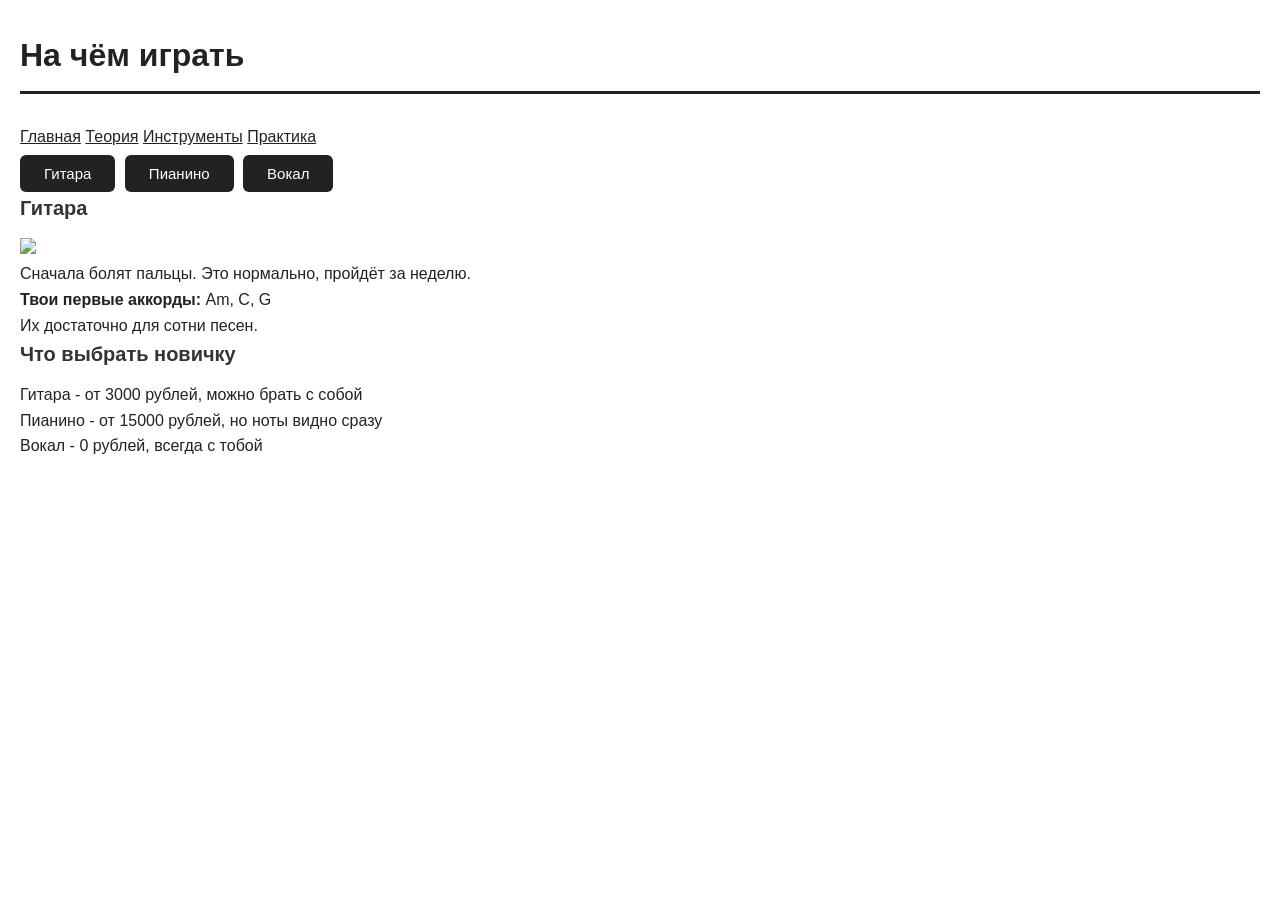
==== instruments.html @ 37b030fd "Add files via upload ок" ====
<!DOCTYPE html>
<html lang="ru">
<head>
    <meta charset="UTF-8">
    <title>Музыкальные инструменты</title>
</head>
<body>
<link rel="stylesheet" href="style.css">
    <h1>На чём играть</h1>

    <div>
        <a href="index.html">Главная</a>
        <a href="theory.html">Теория</a>
        <a href="instruments.html">Инструменты</a>
        <a href="practice.html">Практика</a>
    </div>

    <div>
        <button onclick="showInst('guitar')">Гитара</button>
        <button onclick="showInst('piano')">Пианино</button>
        <button onclick="showInst('voice')">Вокал</button>
    </div>

    <div id="guitar">
        <h3>Гитара</h3>
        <img src="/home/user/Рабочий стол/Маковеев_УП 01/sources/image/гитара.png">
        <p>Сначала болят пальцы. Это нормально, пройдёт за неделю.</p>
        <p><strong>Твои первые аккорды:</strong> Am, C, G</p>
        <p>Их достаточно для сотни песен.</p>
    </div>

    <div id="piano" style="display: none;">
        <h3>Пианино</h3>
        <img src="/home/user/Рабочий стол/Маковеев_УП 01/sources/image/пианино.jpg">
        <p>Белые клавиши - это ноты. Чёрные - между ними.</p>
        <p><strong>Как найти ноту ДО:</strong> Найди две чёрные клавиши. Слева от них - ДО.</p>
        <p>Попробуй сыграть все белые подряд - это гамма.</p>
    </div>

    <div id="voice" style="display: none;">
        <h3>Вокал (пение)</h3>
        <img src="/home/user/Рабочий стол/Маковеев_УП 01/sources/image/рот.jpeg">
        <p>Твой голос - это бесплатный инструмент. Он всегда с тобой.</p>
        <p><strong>Упражнение:</strong> Дуй как на свечку - ровно и спокойно. Так тренируется дыхание.</p>
        <p>Пей тёплую воду перед пением.</p>
    </div>

    <div>
        <h3>Что выбрать новичку</h3>
        <p>Гитара - от 3000 рублей, можно брать с собой</p>
        <p>Пианино - от 15000 рублей, но ноты видно сразу</p>
        <p>Вокал - 0 рублей, всегда с тобой</p>
    </div>

    <script>
        function showInst(name) {
            document.getElementById('guitar').style.display = 'none';
            document.getElementById('piano').style.display = 'none';
            document.getElementById('voice').style.display = 'none';
            document.getElementById(name).style.display = 'block';
        }
    </script>

</body>
</html>
---- style.css ----
* {
    margin: 0;
    padding: 0;
    box-sizing: border-box;
}

body {
    background: white;
    color: #222;
    font-family: 'Segoe UI', Tahoma, Geneva, Verdana, sans-serif;
    line-height: 1.6;
    padding: 30px 20px;
}

/* Заголовки */
h1 {
    font-size: 32px;
    margin-bottom: 30px;
    padding-bottom: 10px;
    border-bottom: 3px solid #222;
}

h2 {
    font-size: 26px;
    margin-bottom: 15px;
}

h3 {
    font-size: 20px;
    margin-bottom: 12px;
    color: #333;
}

/* Меню */
.menu {
    margin: 25px 0 35px 0;
    padding-bottom: 15px;
    border-bottom: 1px solid #ccc;
}

.menu a {
    color: #222;
    text-decoration: none;
    padding: 8px 16px;
    margin-right: 10px;
    background: #e8e8e8;
    border-radius: 6px;
    transition: 0.2s;
    display: inline-block;
}

.menu a:hover {
    background: #222;
    color: white;
}

/* Блоки (карточки) */
.block {
    background: #f5f5f5;
    padding: 25px;
    margin: 25px 0;
    border-radius: 12px;
    border: 1px solid #ddd;
}

/* Кнопки */
button {
    background: #222;
    color: white;
    border: none;
    padding: 10px 24px;
    border-radius: 6px;
    font-size: 15px;
    cursor: pointer;
    margin: 5px 5px 0 0;
    transition: 0.2s;
}

button:hover {
    background: #555;
}

/* Поля ввода */
input, textarea {
    width: 100%;
    max-width: 500px;
    padding: 12px;
    margin: 8px 0 15px 0;
    border: 1px solid #aaa;
    border-radius: 6px;
    font-family: inherit;
    font-size: 15px;
}

textarea {
    resize: vertical;
}

/* Списки */
ul {
    margin-left: 25px;
}

li {
    margin: 8px 0;
}

/* Таблицы */
table {
    width: 100%;
    border-collapse: collapse;
    margin: 15px 0;
}

th, td {
    border: 1px solid #aaa;
    padding: 10px;
    text-align: left;
}

th {
    background: #e0e0e0;
}

/* Ссылки */
a {
    color: #222;
}

/* Трекер дней */
.day-checkbox {
    display: inline-block;
    background: #e8e8e8;
    text-align: center;
    margin: 5px;
    padding: 10px;
    border-radius: 8px;
    min-width: 65px;
}

/* Подвал */
hr {
    margin: 30px 0 20px;
    border-color: #ccc;
}

/* Адаптация под телефоны */
@media (max-width: 600px) {
    body {
        padding: 20px 15px;
    }
    
    h1 {
        font-size: 26px;
    }
    
    .menu a {
        display: inline-block;
        margin-bottom: 8px;
    }
    
    .day-checkbox {
        min-width: 50px;
        font-size: 13px;
    }
}
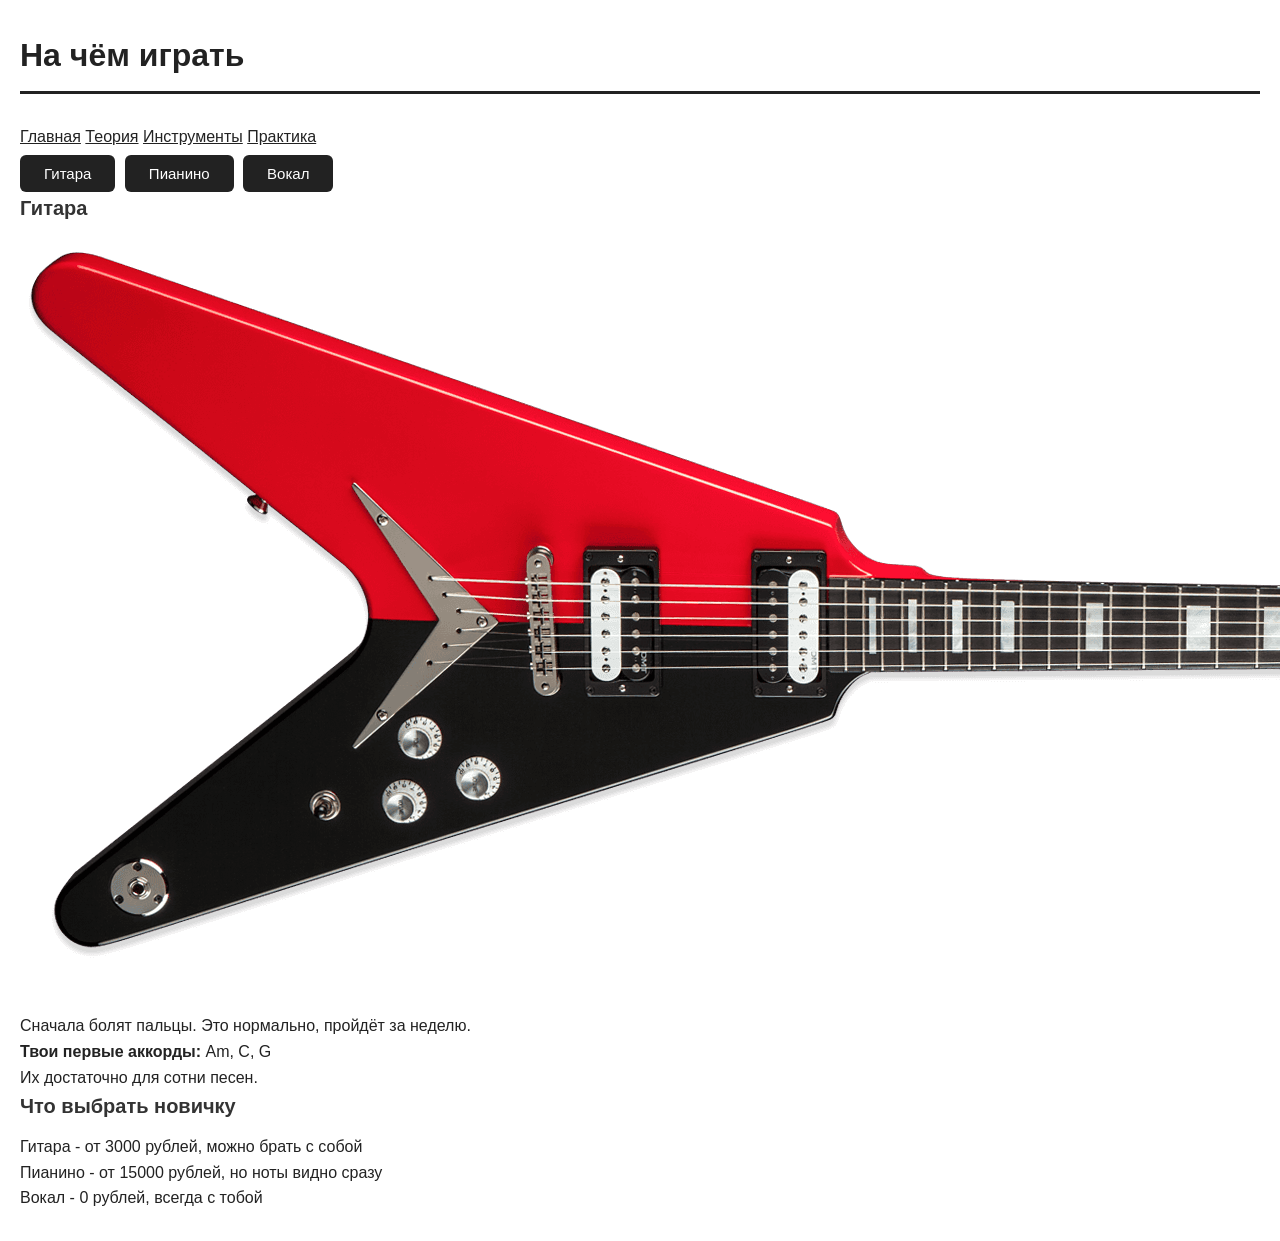
==== commit 28eaba38: "instruments.html" ====
--- a/instruments.html
+++ b/instruments.html
@@ -23,7 +23,7 @@
 
     <div id="guitar">
         <h3>Гитара</h3>
-        <img src="/home/user/Рабочий стол/Маковеев_УП 01/sources/image/гитара.png">
+        <img src="гитара.png">
         <p>Сначала болят пальцы. Это нормально, пройдёт за неделю.</p>
         <p><strong>Твои первые аккорды:</strong> Am, C, G</p>
         <p>Их достаточно для сотни песен.</p>
@@ -31,7 +31,7 @@
 
     <div id="piano" style="display: none;">
         <h3>Пианино</h3>
-        <img src="/home/user/Рабочий стол/Маковеев_УП 01/sources/image/пианино.jpg">
+        <img src="пианино.jpg">
         <p>Белые клавиши - это ноты. Чёрные - между ними.</p>
         <p><strong>Как найти ноту ДО:</strong> Найди две чёрные клавиши. Слева от них - ДО.</p>
         <p>Попробуй сыграть все белые подряд - это гамма.</p>
@@ -39,7 +39,7 @@
 
     <div id="voice" style="display: none;">
         <h3>Вокал (пение)</h3>
-        <img src="/home/user/Рабочий стол/Маковеев_УП 01/sources/image/рот.jpeg">
+        <img src="рот.jpeg">
         <p>Твой голос - это бесплатный инструмент. Он всегда с тобой.</p>
         <p><strong>Упражнение:</strong> Дуй как на свечку - ровно и спокойно. Так тренируется дыхание.</p>
         <p>Пей тёплую воду перед пением.</p>
@@ -62,4 +62,4 @@
     </script>
 
 </body>
-</html>+</html>
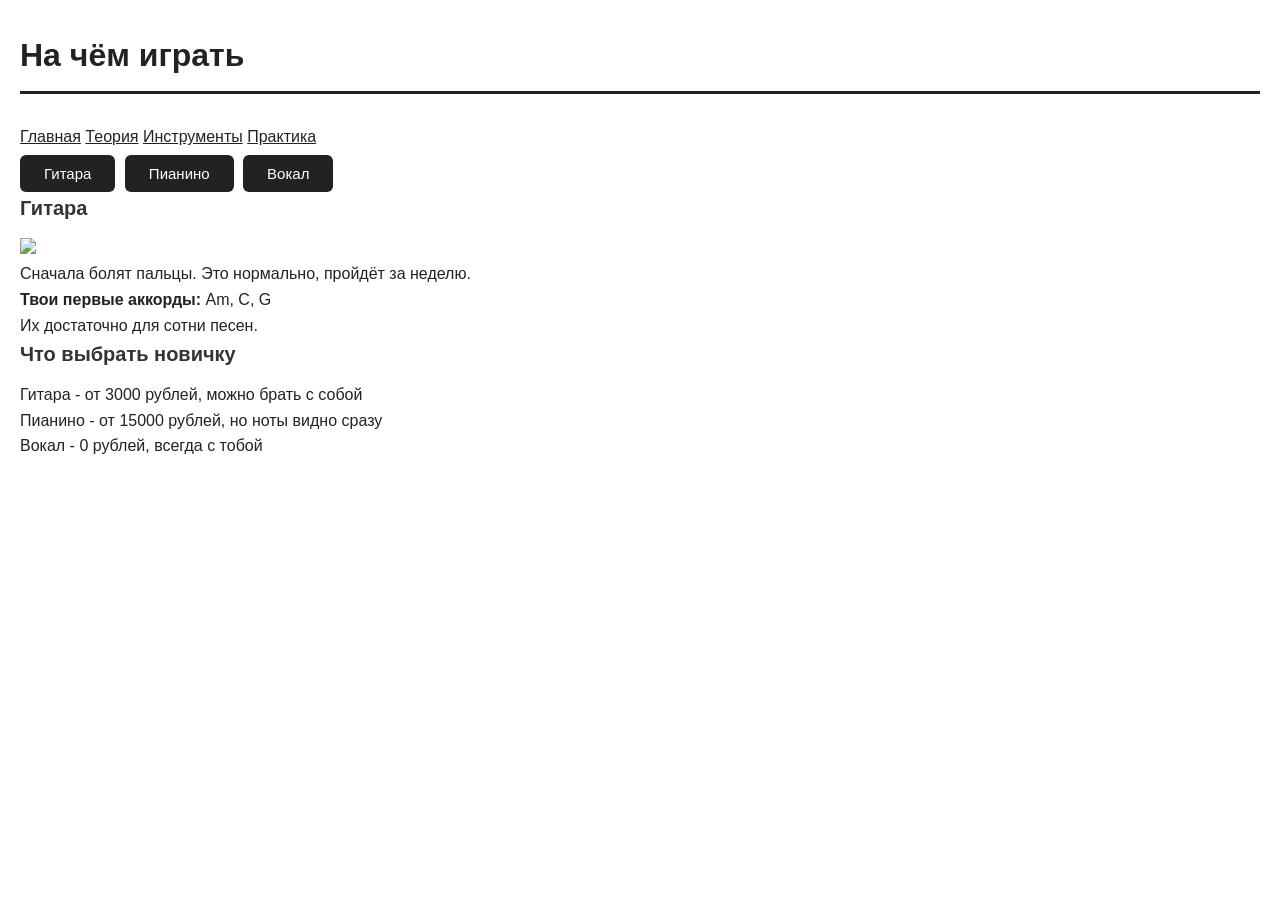
==== commit f98d3c43: "Update instruments.html" ====
--- a/instruments.html
+++ b/instruments.html
@@ -23,7 +23,7 @@
 
     <div id="guitar">
         <h3>Гитара</h3>
-        <img src="гитара.png">
+        <img src="project_music.makoveevc/гитара.png">
         <p>Сначала болят пальцы. Это нормально, пройдёт за неделю.</p>
         <p><strong>Твои первые аккорды:</strong> Am, C, G</p>
         <p>Их достаточно для сотни песен.</p>
@@ -31,7 +31,7 @@
 
     <div id="piano" style="display: none;">
         <h3>Пианино</h3>
-        <img src="пианино.jpg">
+        <img src="project_music.makoveevc/пианино.jpg">
         <p>Белые клавиши - это ноты. Чёрные - между ними.</p>
         <p><strong>Как найти ноту ДО:</strong> Найди две чёрные клавиши. Слева от них - ДО.</p>
         <p>Попробуй сыграть все белые подряд - это гамма.</p>
@@ -39,7 +39,7 @@
 
     <div id="voice" style="display: none;">
         <h3>Вокал (пение)</h3>
-        <img src="рот.jpeg">
+        <img src="project_music.makoveevc/рот.jpeg">
         <p>Твой голос - это бесплатный инструмент. Он всегда с тобой.</p>
         <p><strong>Упражнение:</strong> Дуй как на свечку - ровно и спокойно. Так тренируется дыхание.</p>
         <p>Пей тёплую воду перед пением.</p>
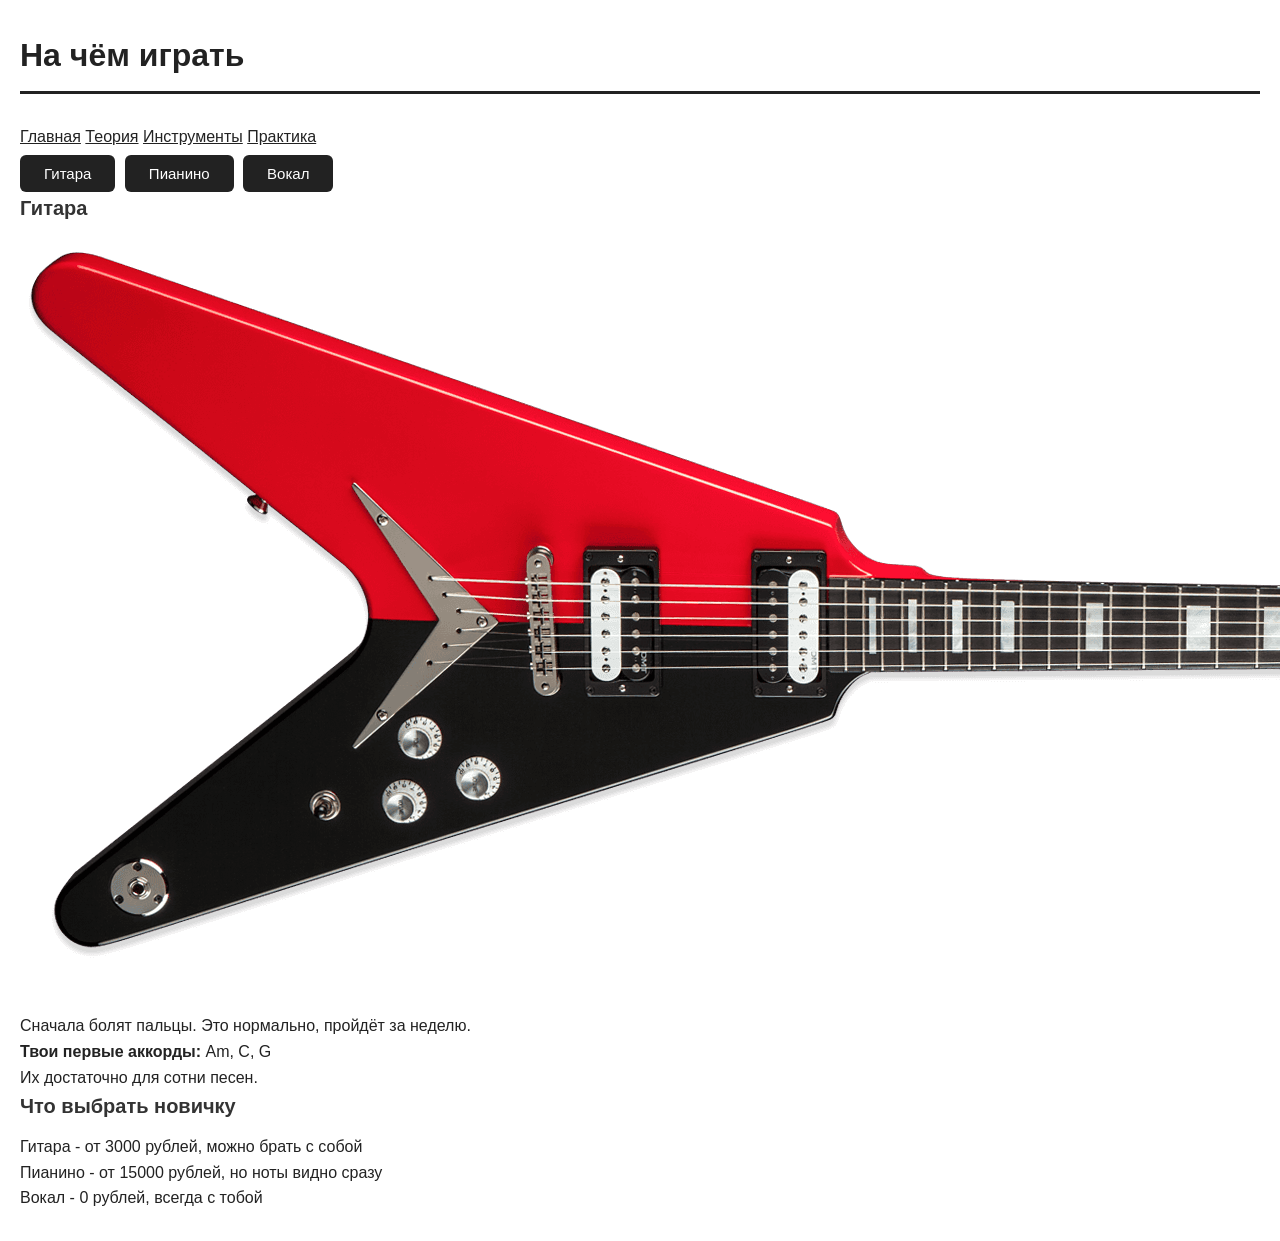
==== commit bb36643c: "Update instruments.html" ====
--- a/instruments.html
+++ b/instruments.html
@@ -23,7 +23,7 @@
 
     <div id="guitar">
         <h3>Гитара</h3>
-        <img src="project_music.makoveevc/гитара.png">
+        <img src="гитара.png">
         <p>Сначала болят пальцы. Это нормально, пройдёт за неделю.</p>
         <p><strong>Твои первые аккорды:</strong> Am, C, G</p>
         <p>Их достаточно для сотни песен.</p>
@@ -31,7 +31,7 @@
 
     <div id="piano" style="display: none;">
         <h3>Пианино</h3>
-        <img src="project_music.makoveevc/пианино.jpg">
+        <img src="пианино.jpg">
         <p>Белые клавиши - это ноты. Чёрные - между ними.</p>
         <p><strong>Как найти ноту ДО:</strong> Найди две чёрные клавиши. Слева от них - ДО.</p>
         <p>Попробуй сыграть все белые подряд - это гамма.</p>
@@ -39,7 +39,7 @@
 
     <div id="voice" style="display: none;">
         <h3>Вокал (пение)</h3>
-        <img src="project_music.makoveevc/рот.jpeg">
+        <img src="рот.jpeg">
         <p>Твой голос - это бесплатный инструмент. Он всегда с тобой.</p>
         <p><strong>Упражнение:</strong> Дуй как на свечку - ровно и спокойно. Так тренируется дыхание.</p>
         <p>Пей тёплую воду перед пением.</p>
--- a/style.css
+++ b/style.css
@@ -11,8 +11,6 @@
     line-height: 1.6;
     padding: 30px 20px;
 }
-
-/* Заголовки */
 h1 {
     font-size: 32px;
     margin-bottom: 30px;
@@ -30,8 +28,6 @@
     margin-bottom: 12px;
     color: #333;
 }
-
-/* Меню */
 .menu {
     margin: 25px 0 35px 0;
     padding-bottom: 15px;
@@ -53,8 +49,6 @@
     background: #222;
     color: white;
 }
-
-/* Блоки (карточки) */
 .block {
     background: #f5f5f5;
     padding: 25px;
@@ -62,8 +56,6 @@
     border-radius: 12px;
     border: 1px solid #ddd;
 }
-
-/* Кнопки */
 button {
     background: #222;
     color: white;
@@ -79,8 +71,6 @@
 button:hover {
     background: #555;
 }
-
-/* Поля ввода */
 input, textarea {
     width: 100%;
     max-width: 500px;
@@ -95,8 +85,6 @@
 textarea {
     resize: vertical;
 }
-
-/* Списки */
 ul {
     margin-left: 25px;
 }
@@ -104,8 +92,6 @@
 li {
     margin: 8px 0;
 }
-
-/* Таблицы */
 table {
     width: 100%;
     border-collapse: collapse;
@@ -121,13 +107,10 @@
 th {
     background: #e0e0e0;
 }
-
-/* Ссылки */
 a {
     color: #222;
 }
 
-/* Трекер дней */
 .day-checkbox {
     display: inline-block;
     background: #e8e8e8;
@@ -137,14 +120,11 @@
     border-radius: 8px;
     min-width: 65px;
 }
-
-/* Подвал */
 hr {
     margin: 30px 0 20px;
     border-color: #ccc;
 }
 
-/* Адаптация под телефоны */
 @media (max-width: 600px) {
     body {
         padding: 20px 15px;
@@ -163,4 +143,4 @@
         min-width: 50px;
         font-size: 13px;
     }
-}+}
